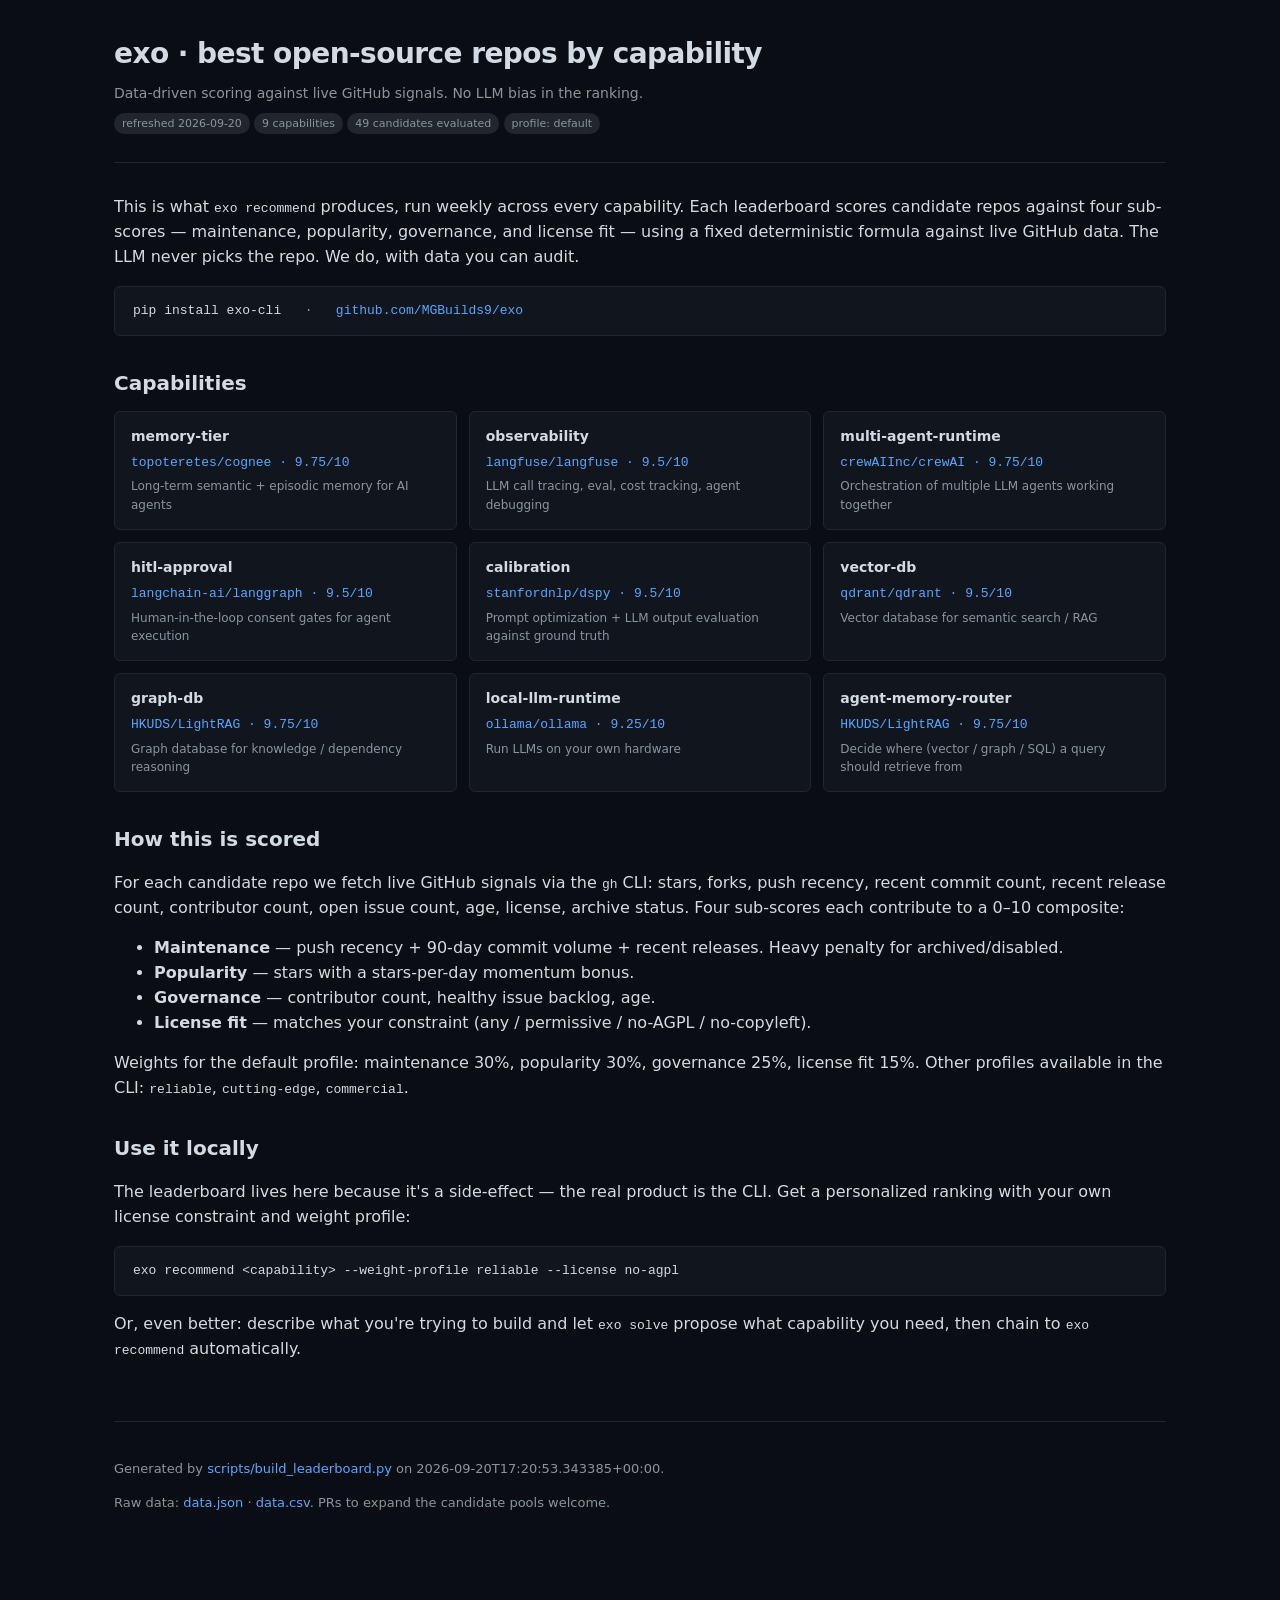
==== docs/index.html @ 886bf9c6 "leaderboard: weekly refresh 2026-09-20" ====
<!doctype html>
<html lang="en">
<head>
<meta charset="utf-8">
<meta name="viewport" content="width=device-width, initial-scale=1">
<title>exo · best open-source repos by capability</title>
<meta name="description" content="Data-driven leaderboard of the best open-source repos by AI infrastructure capability. Refreshed weekly. No LLM bias.">

<style>
  :root {
    --bg: #0a0e14; --panel: #11161e; --line: #1f2630;
    --text: #d4dae3; --muted: #8b949e; --accent: #58a6ff;
    --good: #3fb950; --warn: #d29922; --bad: #f85149;
    --chip: #21262d;
  }
  * { box-sizing: border-box; }
  body {
    margin: 0; padding: 0;
    background: var(--bg); color: var(--text);
    font-family: -apple-system, BlinkMacSystemFont, "Segoe UI", system-ui, sans-serif;
    line-height: 1.55;
  }
  .wrap { max-width: 1100px; margin: 0 auto; padding: 32px 24px 80px; }
  header { padding-bottom: 28px; border-bottom: 1px solid var(--line); margin-bottom: 32px; }
  h1 { margin: 0 0 8px; font-size: 28px; letter-spacing: -0.02em; }
  h2 { margin: 32px 0 12px; font-size: 20px; }
  h3 { margin: 24px 0 8px; font-size: 16px; }
  .sub { color: var(--muted); font-size: 14px; }
  .meta { color: var(--muted); font-size: 13px; margin-top: 8px; }
  a { color: var(--accent); text-decoration: none; }
  a:hover { text-decoration: underline; }
  .card {
    background: var(--panel); border: 1px solid var(--line); border-radius: 8px;
    padding: 18px 20px; margin: 14px 0;
  }
  .card h3 { margin-top: 0; }
  .row { display: flex; justify-content: space-between; gap: 24px; align-items: baseline; }
  .chip {
    display: inline-block; padding: 2px 8px; border-radius: 4px;
    background: var(--chip); color: var(--muted); font-size: 11px;
    font-family: "SF Mono", Menlo, monospace; margin-right: 4px;
  }
  .grade {
    font-weight: 600; font-size: 22px; min-width: 60px; text-align: right;
    font-family: "SF Mono", Menlo, monospace;
  }
  .grade-good { color: var(--good); }
  .grade-mid  { color: var(--warn); }
  .grade-low  { color: var(--bad); }
  table {
    width: 100%; border-collapse: collapse; margin: 12px 0;
    font-size: 13px;
  }
  th, td {
    padding: 8px 10px; text-align: left;
    border-bottom: 1px solid var(--line);
  }
  th { font-weight: 600; color: var(--muted); }
  td.num { font-family: "SF Mono", Menlo, monospace; text-align: right; }
  .rationale {
    font-size: 12px; color: var(--muted); font-family: "SF Mono", Menlo, monospace;
    background: var(--bg); padding: 10px 12px; border-radius: 4px;
    margin-top: 8px; white-space: pre-wrap; max-height: 200px; overflow-y: auto;
  }
  .legend { font-size: 12px; color: var(--muted); margin-top: 4px; }
  .toc { display: grid; grid-template-columns: repeat(auto-fit, minmax(260px, 1fr)); gap: 12px; }
  .toc a {
    display: block; padding: 14px 16px; border: 1px solid var(--line);
    border-radius: 6px; background: var(--panel);
    color: var(--text);
  }
  .toc a:hover { border-color: var(--accent); text-decoration: none; }
  .toc-cap-name { font-weight: 600; font-size: 14px; }
  .toc-cap-leader { color: var(--accent); font-family: "SF Mono", Menlo, monospace; font-size: 13px; margin-top: 6px; }
  .toc-cap-desc { color: var(--muted); font-size: 12px; margin-top: 4px; }
  footer { margin-top: 60px; padding-top: 24px; border-top: 1px solid var(--line); color: var(--muted); font-size: 13px; }
  .pill {
    display: inline-block; padding: 2px 8px; border-radius: 12px;
    background: var(--chip); color: var(--muted); font-size: 11px;
  }
  .install {
    background: var(--panel); border: 1px solid var(--line); border-radius: 6px;
    padding: 14px 18px; font-family: "SF Mono", Menlo, monospace; font-size: 13px;
    margin: 16px 0;
  }
</style>

</head>
<body>
<div class="wrap">
  <header>
    <h1>exo · best open-source repos by capability</h1>
    <div class="sub">Data-driven scoring against live GitHub signals. No LLM bias in the ranking.</div>
    <div class="meta">
      <span class="pill">refreshed 2026-09-20</span>
      <span class="pill">9 capabilities</span>
      <span class="pill">49 candidates evaluated</span>
      <span class="pill">profile: default</span>
    </div>
  </header>

  <p>This is what <code>exo recommend</code> produces, run weekly across every capability. Each leaderboard scores candidate repos against four sub-scores — maintenance, popularity, governance, and license fit — using a fixed deterministic formula against live GitHub data. The LLM never picks the repo. We do, with data you can audit.</p>

  <div class="install">
    pip install exo-cli &nbsp;&nbsp;<span style="color:var(--muted)">·</span>&nbsp;&nbsp; <a href="https://github.com/MGBuilds9/exo">github.com/MGBuilds9/exo</a>
  </div>

  <h2>Capabilities</h2>
  <div class="toc">
    
        <a href="c/memory-tier.html">
          <div class="toc-cap-name">memory-tier</div>
          
            <div class="toc-cap-leader">topoteretes/cognee · 9.75/10</div>
          <div class="toc-cap-desc">Long-term semantic + episodic memory for AI agents</div>
        </a>
        <a href="c/observability.html">
          <div class="toc-cap-name">observability</div>
          
            <div class="toc-cap-leader">langfuse/langfuse · 9.5/10</div>
          <div class="toc-cap-desc">LLM call tracing, eval, cost tracking, agent debugging</div>
        </a>
        <a href="c/multi-agent-runtime.html">
          <div class="toc-cap-name">multi-agent-runtime</div>
          
            <div class="toc-cap-leader">crewAIInc/crewAI · 9.75/10</div>
          <div class="toc-cap-desc">Orchestration of multiple LLM agents working together</div>
        </a>
        <a href="c/hitl-approval.html">
          <div class="toc-cap-name">hitl-approval</div>
          
            <div class="toc-cap-leader">langchain-ai/langgraph · 9.5/10</div>
          <div class="toc-cap-desc">Human-in-the-loop consent gates for agent execution</div>
        </a>
        <a href="c/calibration.html">
          <div class="toc-cap-name">calibration</div>
          
            <div class="toc-cap-leader">stanfordnlp/dspy · 9.5/10</div>
          <div class="toc-cap-desc">Prompt optimization + LLM output evaluation against ground truth</div>
        </a>
        <a href="c/vector-db.html">
          <div class="toc-cap-name">vector-db</div>
          
            <div class="toc-cap-leader">qdrant/qdrant · 9.5/10</div>
          <div class="toc-cap-desc">Vector database for semantic search / RAG</div>
        </a>
        <a href="c/graph-db.html">
          <div class="toc-cap-name">graph-db</div>
          
            <div class="toc-cap-leader">HKUDS/LightRAG · 9.75/10</div>
          <div class="toc-cap-desc">Graph database for knowledge / dependency reasoning</div>
        </a>
        <a href="c/local-llm-runtime.html">
          <div class="toc-cap-name">local-llm-runtime</div>
          
            <div class="toc-cap-leader">ollama/ollama · 9.25/10</div>
          <div class="toc-cap-desc">Run LLMs on your own hardware</div>
        </a>
        <a href="c/agent-memory-router.html">
          <div class="toc-cap-name">agent-memory-router</div>
          
            <div class="toc-cap-leader">HKUDS/LightRAG · 9.75/10</div>
          <div class="toc-cap-desc">Decide where (vector / graph / SQL) a query should retrieve from</div>
        </a>
  </div>

  <h2>How this is scored</h2>
  <p>For each candidate repo we fetch live GitHub signals via the <code>gh</code> CLI: stars, forks, push recency, recent commit count, recent release count, contributor count, open issue count, age, license, archive status. Four sub-scores each contribute to a 0–10 composite:</p>
  <ul>
    <li><strong>Maintenance</strong> — push recency + 90-day commit volume + recent releases. Heavy penalty for archived/disabled.</li>
    <li><strong>Popularity</strong> — stars with a stars-per-day momentum bonus.</li>
    <li><strong>Governance</strong> — contributor count, healthy issue backlog, age.</li>
    <li><strong>License fit</strong> — matches your constraint (any / permissive / no-AGPL / no-copyleft).</li>
  </ul>
  <p>Weights for the default profile: maintenance 30%, popularity 30%, governance 25%, license fit 15%. Other profiles available in the CLI: <code>reliable</code>, <code>cutting-edge</code>, <code>commercial</code>.</p>

  <h2>Use it locally</h2>
  <p>The leaderboard lives here because it's a side-effect — the real product is the CLI. Get a personalized ranking with your own license constraint and weight profile:</p>
  <div class="install">
    exo recommend &lt;capability&gt; --weight-profile reliable --license no-agpl
  </div>
  <p>Or, even better: describe what you're trying to build and let <code>exo solve</code> propose what capability you need, then chain to <code>exo recommend</code> automatically.</p>

  <footer>
    <p>Generated by <a href="https://github.com/MGBuilds9/exo/blob/master/scripts/build_leaderboard.py">scripts/build_leaderboard.py</a> on 2026-09-20T17:20:53.343385+00:00.</p>
    <p>Raw data: <a href="data.json">data.json</a> · <a href="data.csv">data.csv</a>. PRs to expand the candidate pools welcome.</p>
  </footer>
</div>
</body>
</html>
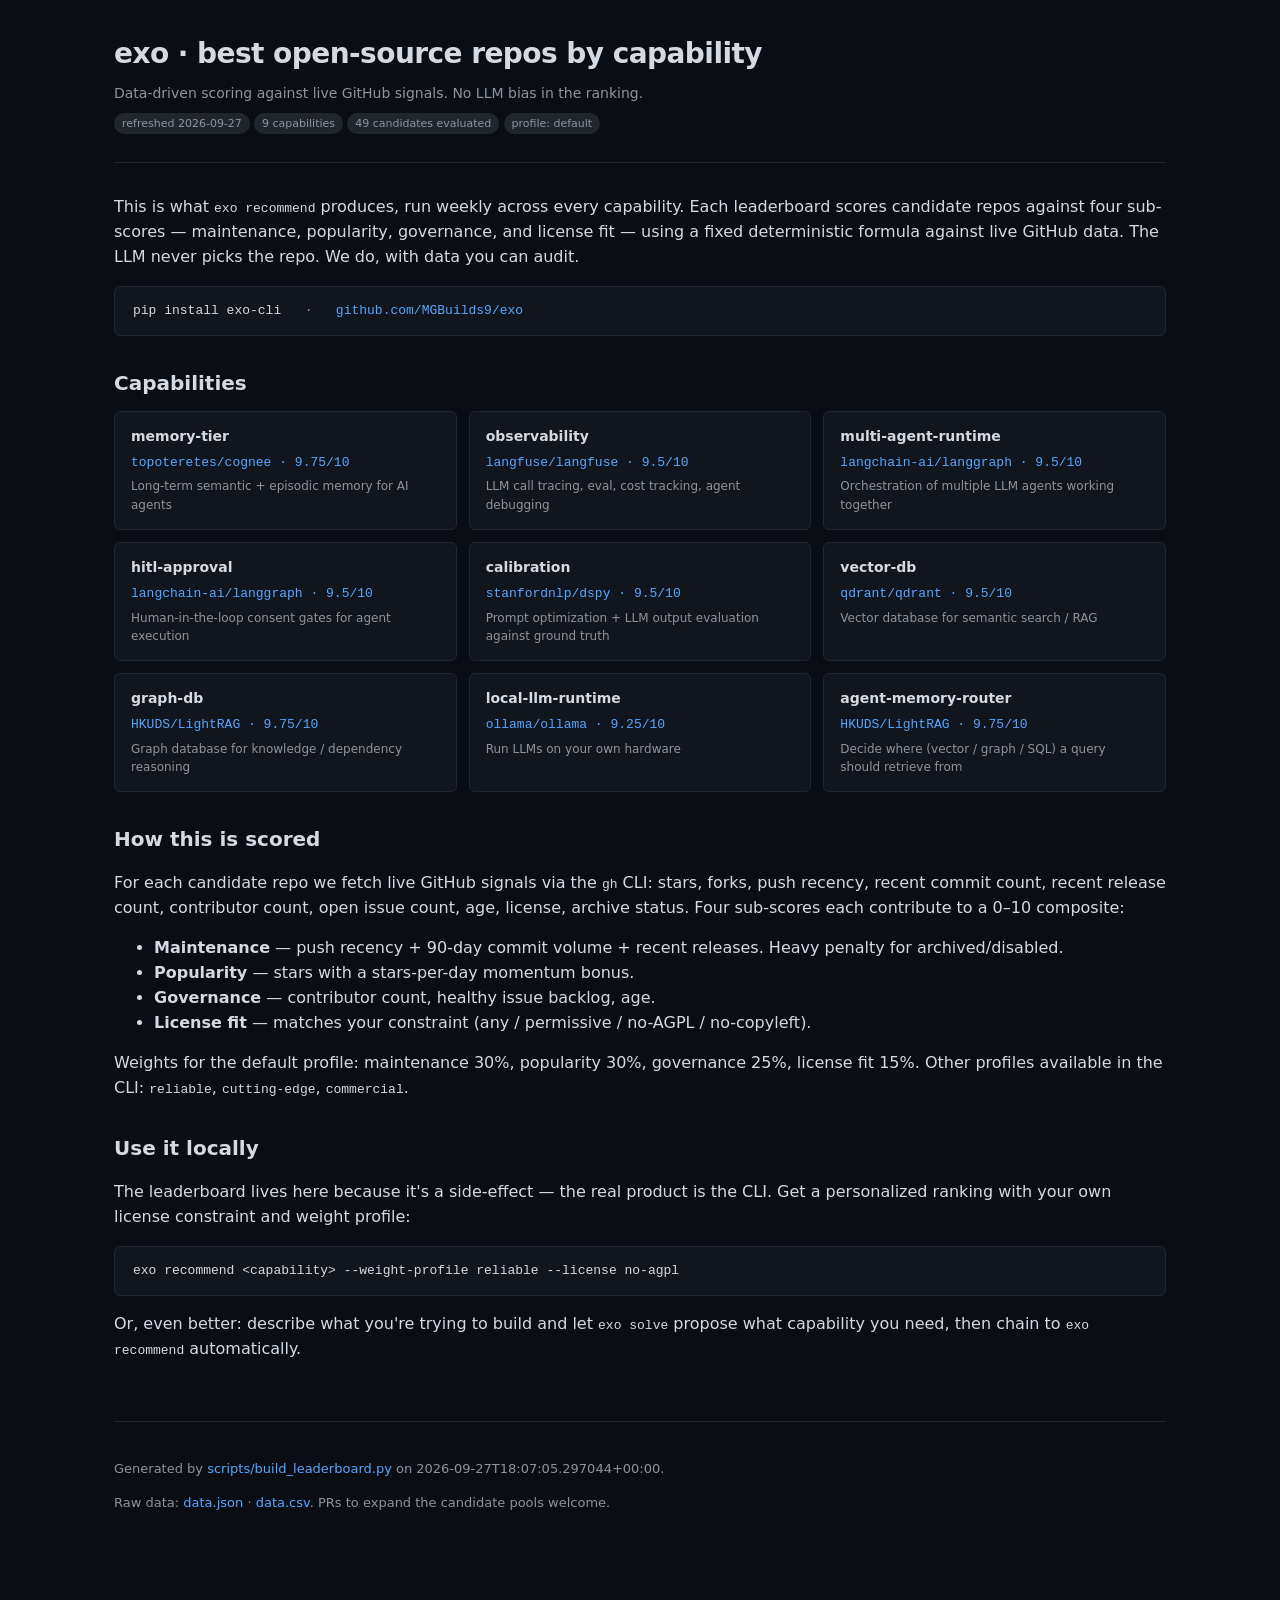
==== commit 86bceba3: "leaderboard: weekly refresh 2026-09-27" ====
--- a/docs/index.html
+++ b/docs/index.html
@@ -92,7 +92,7 @@
     <h1>exo · best open-source repos by capability</h1>
     <div class="sub">Data-driven scoring against live GitHub signals. No LLM bias in the ranking.</div>
     <div class="meta">
-      <span class="pill">refreshed 2026-09-20</span>
+      <span class="pill">refreshed 2026-09-27</span>
       <span class="pill">9 capabilities</span>
       <span class="pill">49 candidates evaluated</span>
       <span class="pill">profile: default</span>
@@ -123,7 +123,7 @@
         <a href="c/multi-agent-runtime.html">
           <div class="toc-cap-name">multi-agent-runtime</div>
           
-            <div class="toc-cap-leader">crewAIInc/crewAI · 9.75/10</div>
+            <div class="toc-cap-leader">langchain-ai/langgraph · 9.5/10</div>
           <div class="toc-cap-desc">Orchestration of multiple LLM agents working together</div>
         </a>
         <a href="c/hitl-approval.html">
@@ -182,7 +182,7 @@
   <p>Or, even better: describe what you're trying to build and let <code>exo solve</code> propose what capability you need, then chain to <code>exo recommend</code> automatically.</p>
 
   <footer>
-    <p>Generated by <a href="https://github.com/MGBuilds9/exo/blob/master/scripts/build_leaderboard.py">scripts/build_leaderboard.py</a> on 2026-09-20T17:20:53.343385+00:00.</p>
+    <p>Generated by <a href="https://github.com/MGBuilds9/exo/blob/master/scripts/build_leaderboard.py">scripts/build_leaderboard.py</a> on 2026-09-27T18:07:05.297044+00:00.</p>
     <p>Raw data: <a href="data.json">data.json</a> · <a href="data.csv">data.csv</a>. PRs to expand the candidate pools welcome.</p>
   </footer>
 </div>
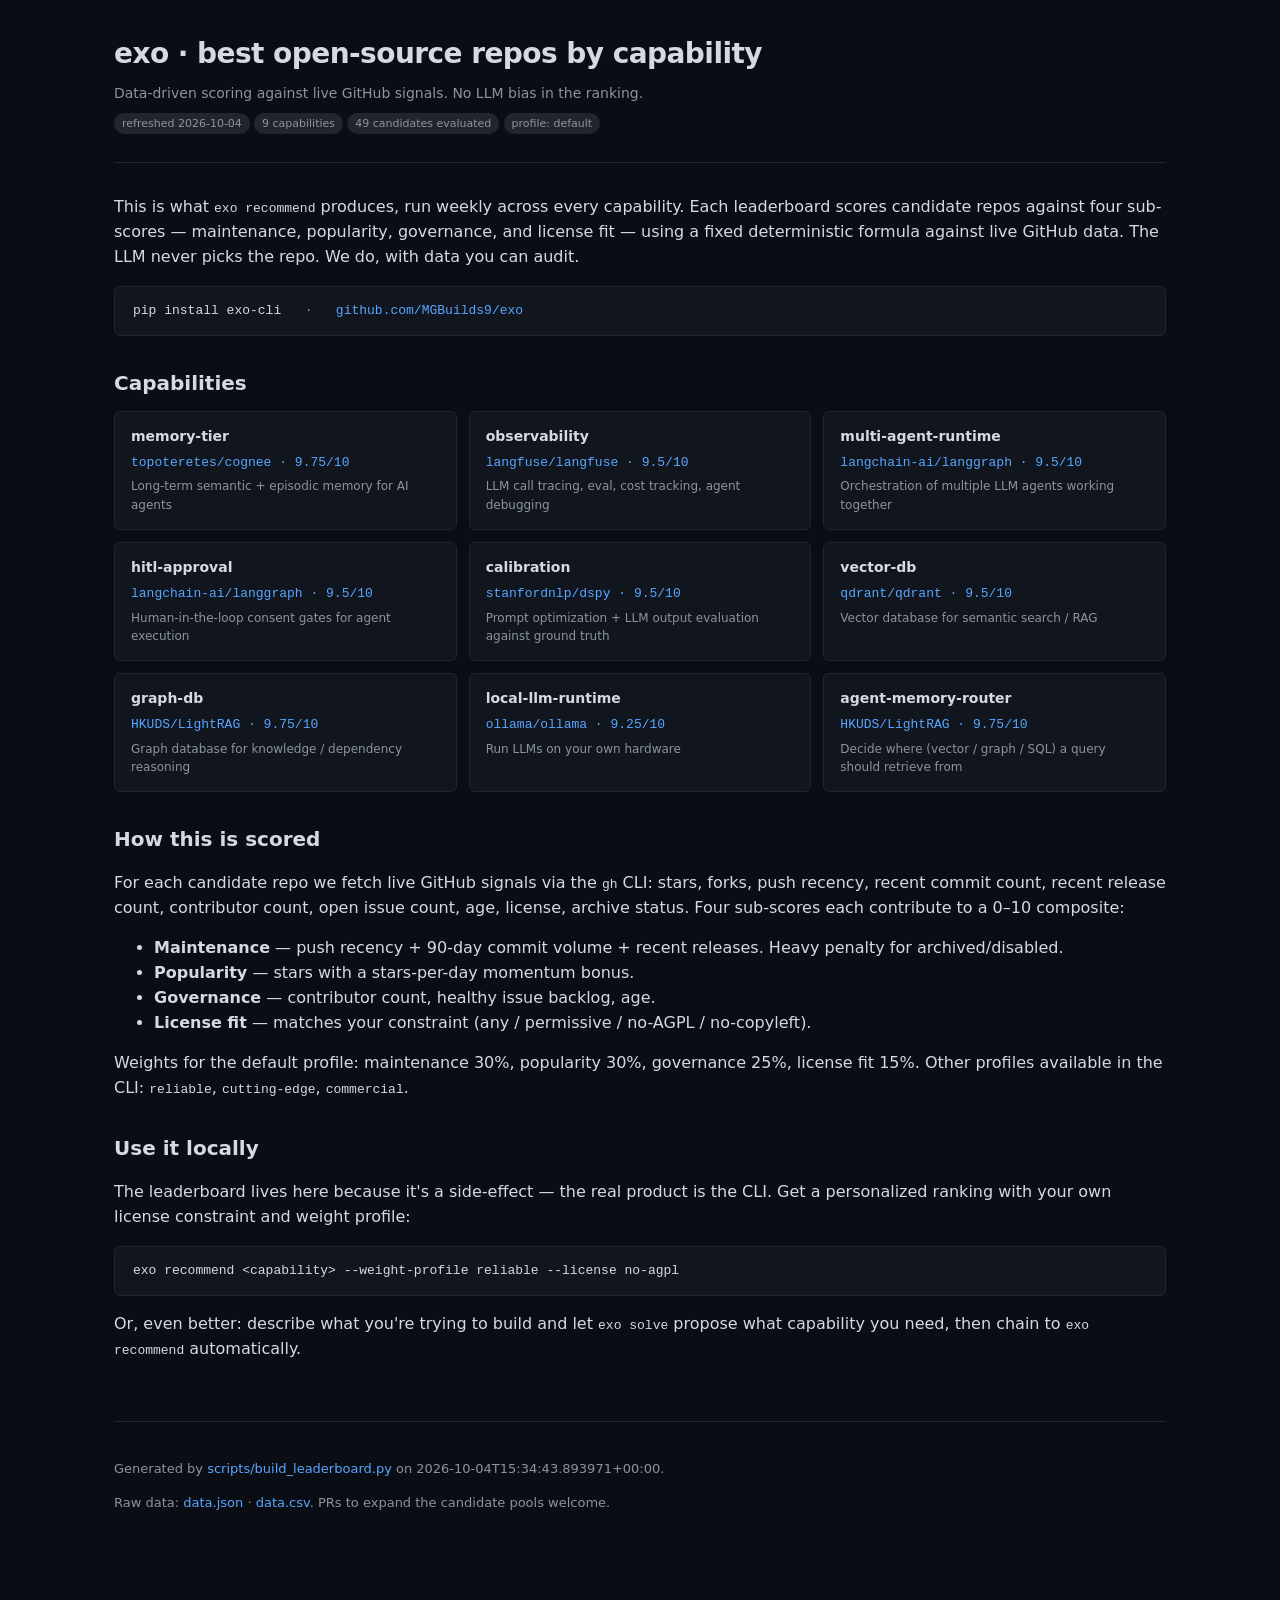
==== commit 6afa4cf5: "leaderboard: weekly refresh 2026-10-04" ====
--- a/docs/index.html
+++ b/docs/index.html
@@ -92,7 +92,7 @@
     <h1>exo · best open-source repos by capability</h1>
     <div class="sub">Data-driven scoring against live GitHub signals. No LLM bias in the ranking.</div>
     <div class="meta">
-      <span class="pill">refreshed 2026-09-27</span>
+      <span class="pill">refreshed 2026-10-04</span>
       <span class="pill">9 capabilities</span>
       <span class="pill">49 candidates evaluated</span>
       <span class="pill">profile: default</span>
@@ -182,7 +182,7 @@
   <p>Or, even better: describe what you're trying to build and let <code>exo solve</code> propose what capability you need, then chain to <code>exo recommend</code> automatically.</p>
 
   <footer>
-    <p>Generated by <a href="https://github.com/MGBuilds9/exo/blob/master/scripts/build_leaderboard.py">scripts/build_leaderboard.py</a> on 2026-09-27T18:07:05.297044+00:00.</p>
+    <p>Generated by <a href="https://github.com/MGBuilds9/exo/blob/master/scripts/build_leaderboard.py">scripts/build_leaderboard.py</a> on 2026-10-04T15:34:43.893971+00:00.</p>
     <p>Raw data: <a href="data.json">data.json</a> · <a href="data.csv">data.csv</a>. PRs to expand the candidate pools welcome.</p>
   </footer>
 </div>
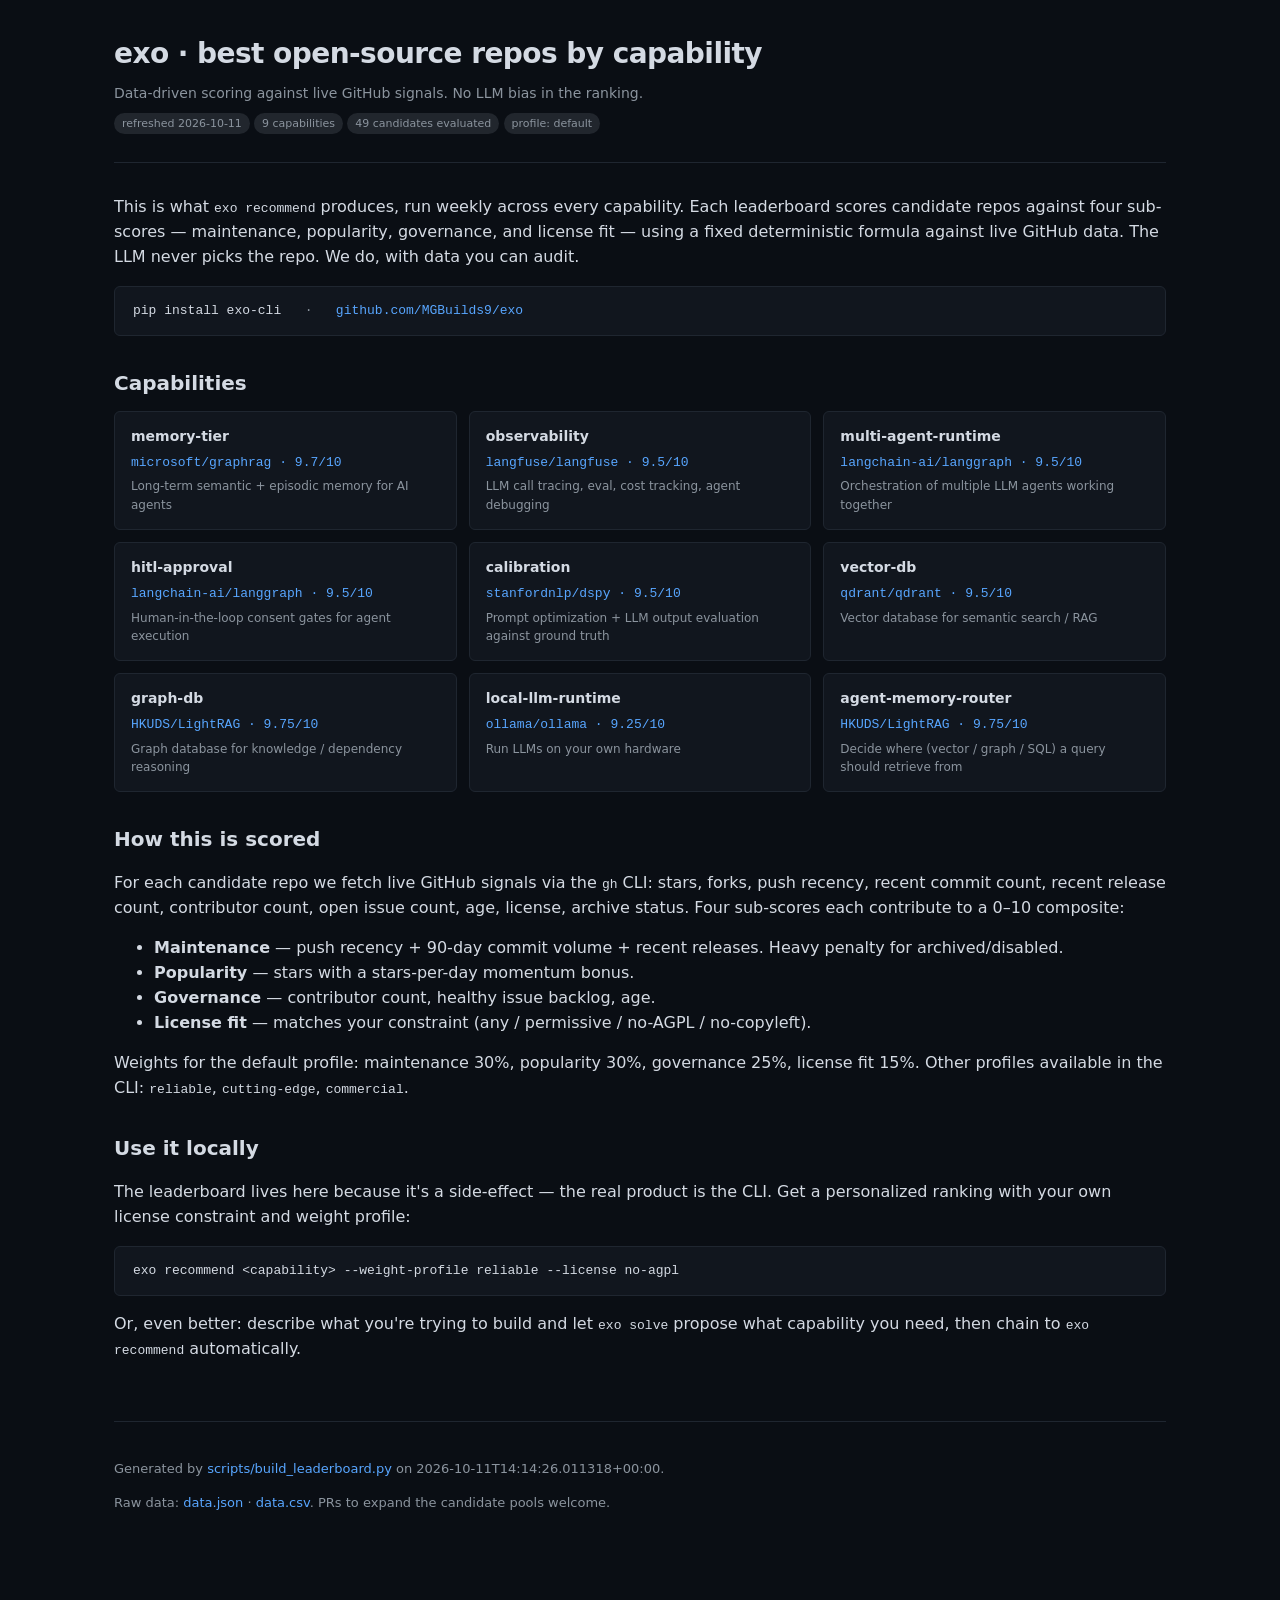
==== commit 4e3ff0df: "leaderboard: weekly refresh 2026-10-11" ====
--- a/docs/index.html
+++ b/docs/index.html
@@ -92,7 +92,7 @@
     <h1>exo · best open-source repos by capability</h1>
     <div class="sub">Data-driven scoring against live GitHub signals. No LLM bias in the ranking.</div>
     <div class="meta">
-      <span class="pill">refreshed 2026-10-04</span>
+      <span class="pill">refreshed 2026-10-11</span>
       <span class="pill">9 capabilities</span>
       <span class="pill">49 candidates evaluated</span>
       <span class="pill">profile: default</span>
@@ -111,7 +111,7 @@
         <a href="c/memory-tier.html">
           <div class="toc-cap-name">memory-tier</div>
           
-            <div class="toc-cap-leader">topoteretes/cognee · 9.75/10</div>
+            <div class="toc-cap-leader">microsoft/graphrag · 9.7/10</div>
           <div class="toc-cap-desc">Long-term semantic + episodic memory for AI agents</div>
         </a>
         <a href="c/observability.html">
@@ -182,7 +182,7 @@
   <p>Or, even better: describe what you're trying to build and let <code>exo solve</code> propose what capability you need, then chain to <code>exo recommend</code> automatically.</p>
 
   <footer>
-    <p>Generated by <a href="https://github.com/MGBuilds9/exo/blob/master/scripts/build_leaderboard.py">scripts/build_leaderboard.py</a> on 2026-10-04T15:34:43.893971+00:00.</p>
+    <p>Generated by <a href="https://github.com/MGBuilds9/exo/blob/master/scripts/build_leaderboard.py">scripts/build_leaderboard.py</a> on 2026-10-11T14:14:26.011318+00:00.</p>
     <p>Raw data: <a href="data.json">data.json</a> · <a href="data.csv">data.csv</a>. PRs to expand the candidate pools welcome.</p>
   </footer>
 </div>
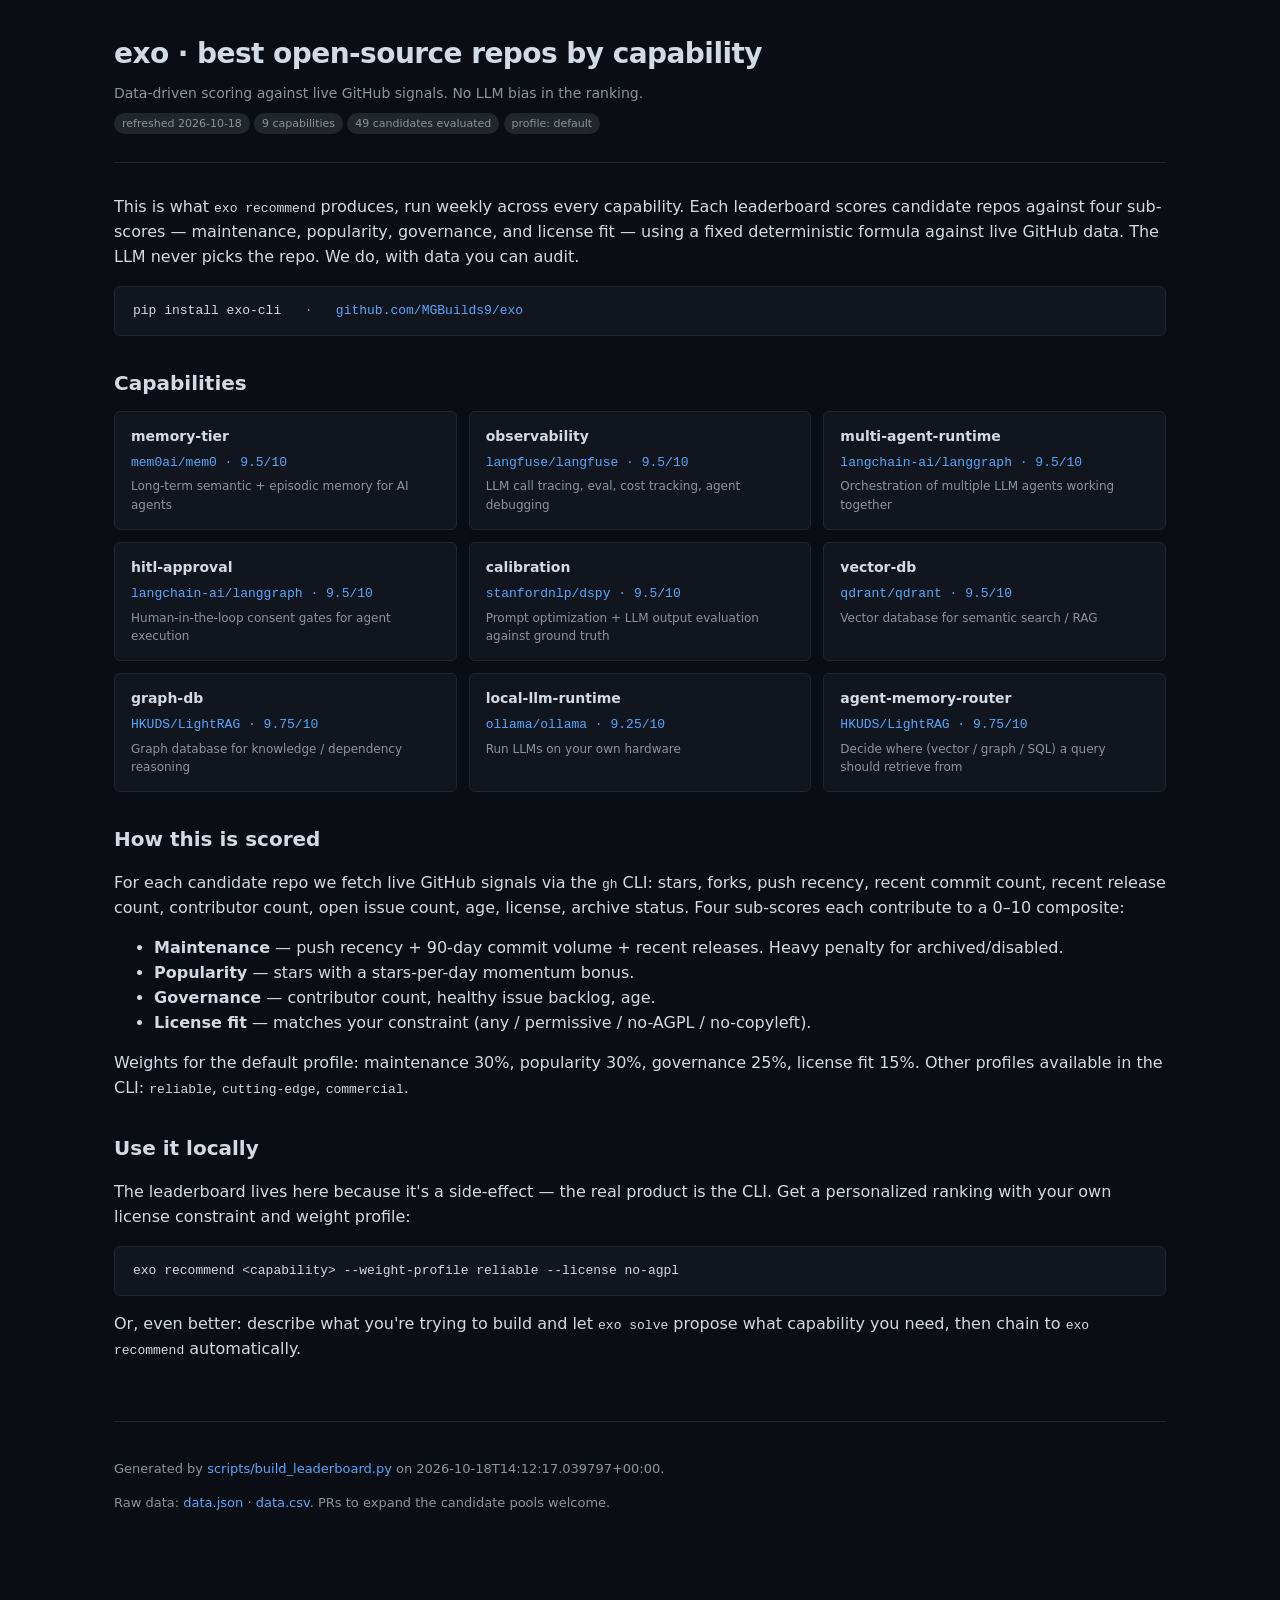
==== commit 8147ef93: "leaderboard: weekly refresh 2026-10-18" ====
--- a/docs/index.html
+++ b/docs/index.html
@@ -92,7 +92,7 @@
     <h1>exo · best open-source repos by capability</h1>
     <div class="sub">Data-driven scoring against live GitHub signals. No LLM bias in the ranking.</div>
     <div class="meta">
-      <span class="pill">refreshed 2026-10-11</span>
+      <span class="pill">refreshed 2026-10-18</span>
       <span class="pill">9 capabilities</span>
       <span class="pill">49 candidates evaluated</span>
       <span class="pill">profile: default</span>
@@ -111,7 +111,7 @@
         <a href="c/memory-tier.html">
           <div class="toc-cap-name">memory-tier</div>
           
-            <div class="toc-cap-leader">microsoft/graphrag · 9.7/10</div>
+            <div class="toc-cap-leader">mem0ai/mem0 · 9.5/10</div>
           <div class="toc-cap-desc">Long-term semantic + episodic memory for AI agents</div>
         </a>
         <a href="c/observability.html">
@@ -182,7 +182,7 @@
   <p>Or, even better: describe what you're trying to build and let <code>exo solve</code> propose what capability you need, then chain to <code>exo recommend</code> automatically.</p>
 
   <footer>
-    <p>Generated by <a href="https://github.com/MGBuilds9/exo/blob/master/scripts/build_leaderboard.py">scripts/build_leaderboard.py</a> on 2026-10-11T14:14:26.011318+00:00.</p>
+    <p>Generated by <a href="https://github.com/MGBuilds9/exo/blob/master/scripts/build_leaderboard.py">scripts/build_leaderboard.py</a> on 2026-10-18T14:12:17.039797+00:00.</p>
     <p>Raw data: <a href="data.json">data.json</a> · <a href="data.csv">data.csv</a>. PRs to expand the candidate pools welcome.</p>
   </footer>
 </div>
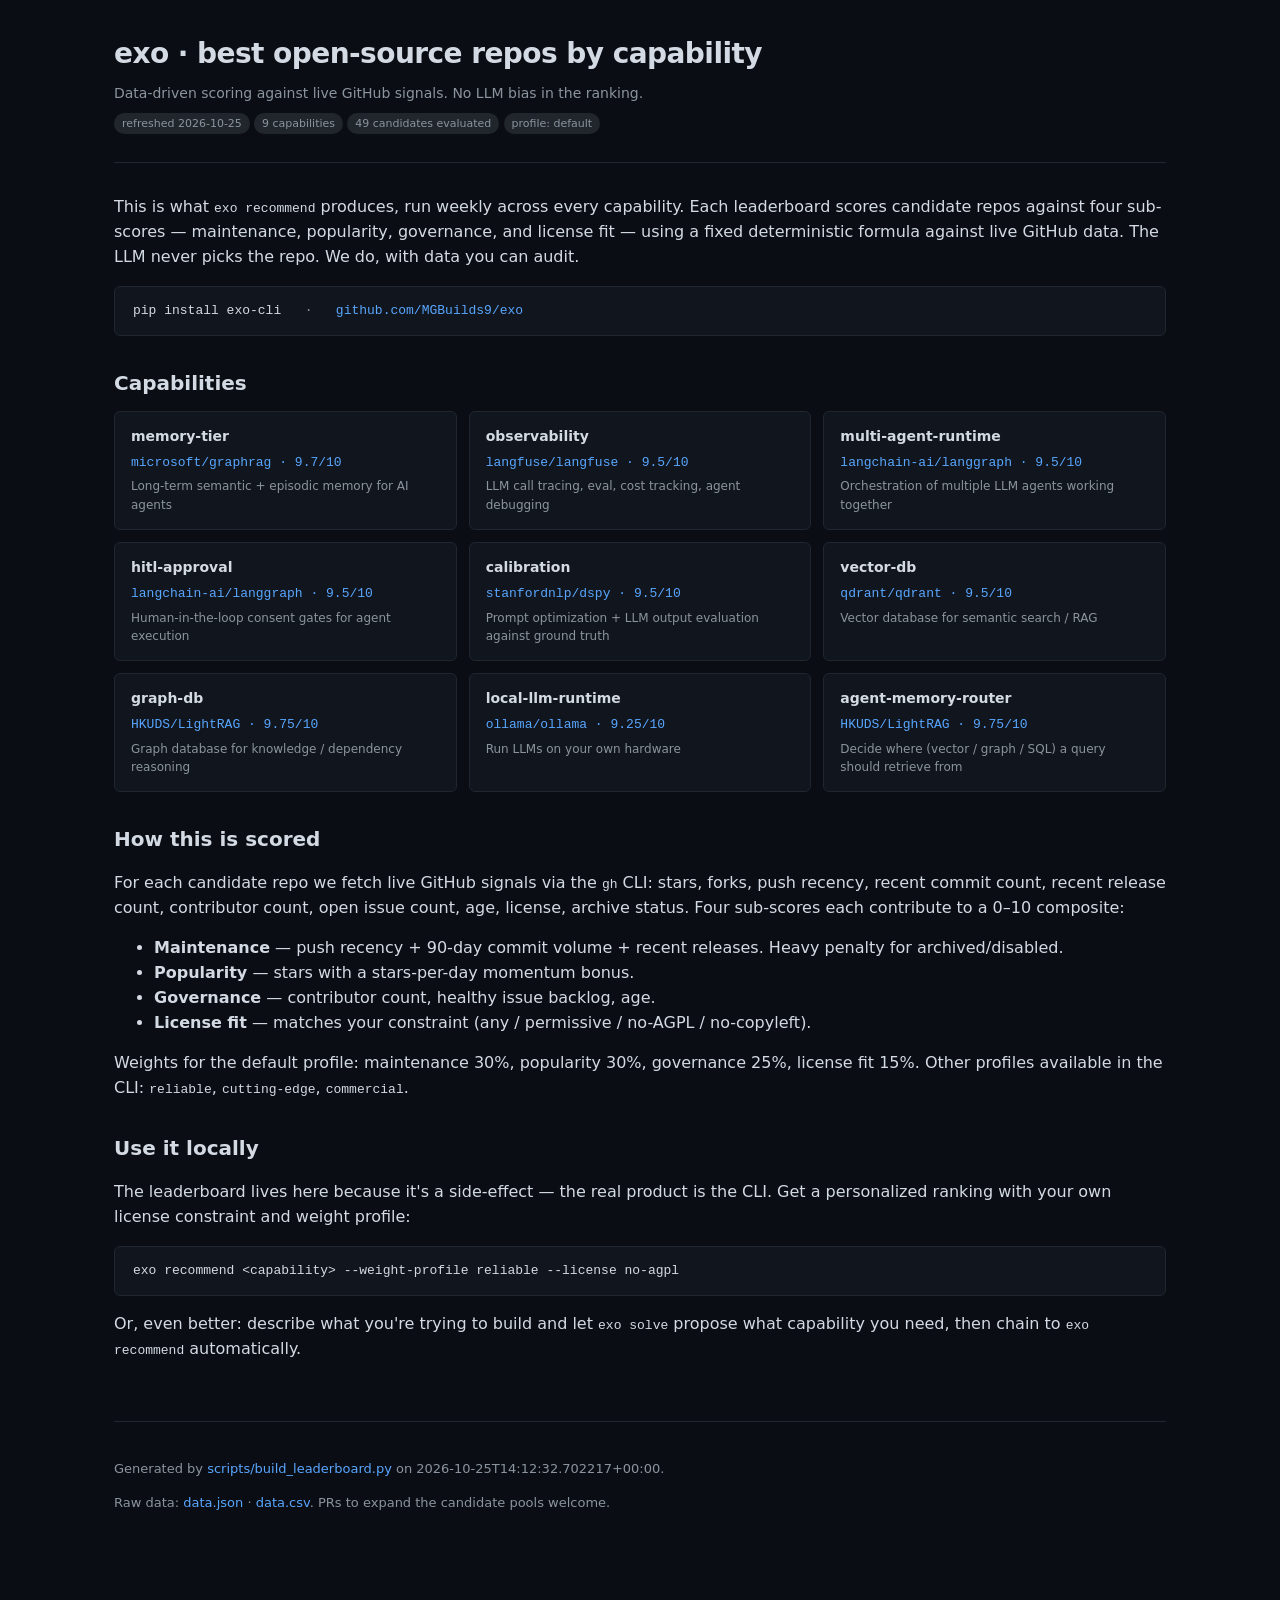
==== commit 4fd75dbf: "leaderboard: weekly refresh 2026-10-25" ====
--- a/docs/index.html
+++ b/docs/index.html
@@ -92,7 +92,7 @@
     <h1>exo · best open-source repos by capability</h1>
     <div class="sub">Data-driven scoring against live GitHub signals. No LLM bias in the ranking.</div>
     <div class="meta">
-      <span class="pill">refreshed 2026-10-18</span>
+      <span class="pill">refreshed 2026-10-25</span>
       <span class="pill">9 capabilities</span>
       <span class="pill">49 candidates evaluated</span>
       <span class="pill">profile: default</span>
@@ -111,7 +111,7 @@
         <a href="c/memory-tier.html">
           <div class="toc-cap-name">memory-tier</div>
           
-            <div class="toc-cap-leader">mem0ai/mem0 · 9.5/10</div>
+            <div class="toc-cap-leader">microsoft/graphrag · 9.7/10</div>
           <div class="toc-cap-desc">Long-term semantic + episodic memory for AI agents</div>
         </a>
         <a href="c/observability.html">
@@ -182,7 +182,7 @@
   <p>Or, even better: describe what you're trying to build and let <code>exo solve</code> propose what capability you need, then chain to <code>exo recommend</code> automatically.</p>
 
   <footer>
-    <p>Generated by <a href="https://github.com/MGBuilds9/exo/blob/master/scripts/build_leaderboard.py">scripts/build_leaderboard.py</a> on 2026-10-18T14:12:17.039797+00:00.</p>
+    <p>Generated by <a href="https://github.com/MGBuilds9/exo/blob/master/scripts/build_leaderboard.py">scripts/build_leaderboard.py</a> on 2026-10-25T14:12:32.702217+00:00.</p>
     <p>Raw data: <a href="data.json">data.json</a> · <a href="data.csv">data.csv</a>. PRs to expand the candidate pools welcome.</p>
   </footer>
 </div>
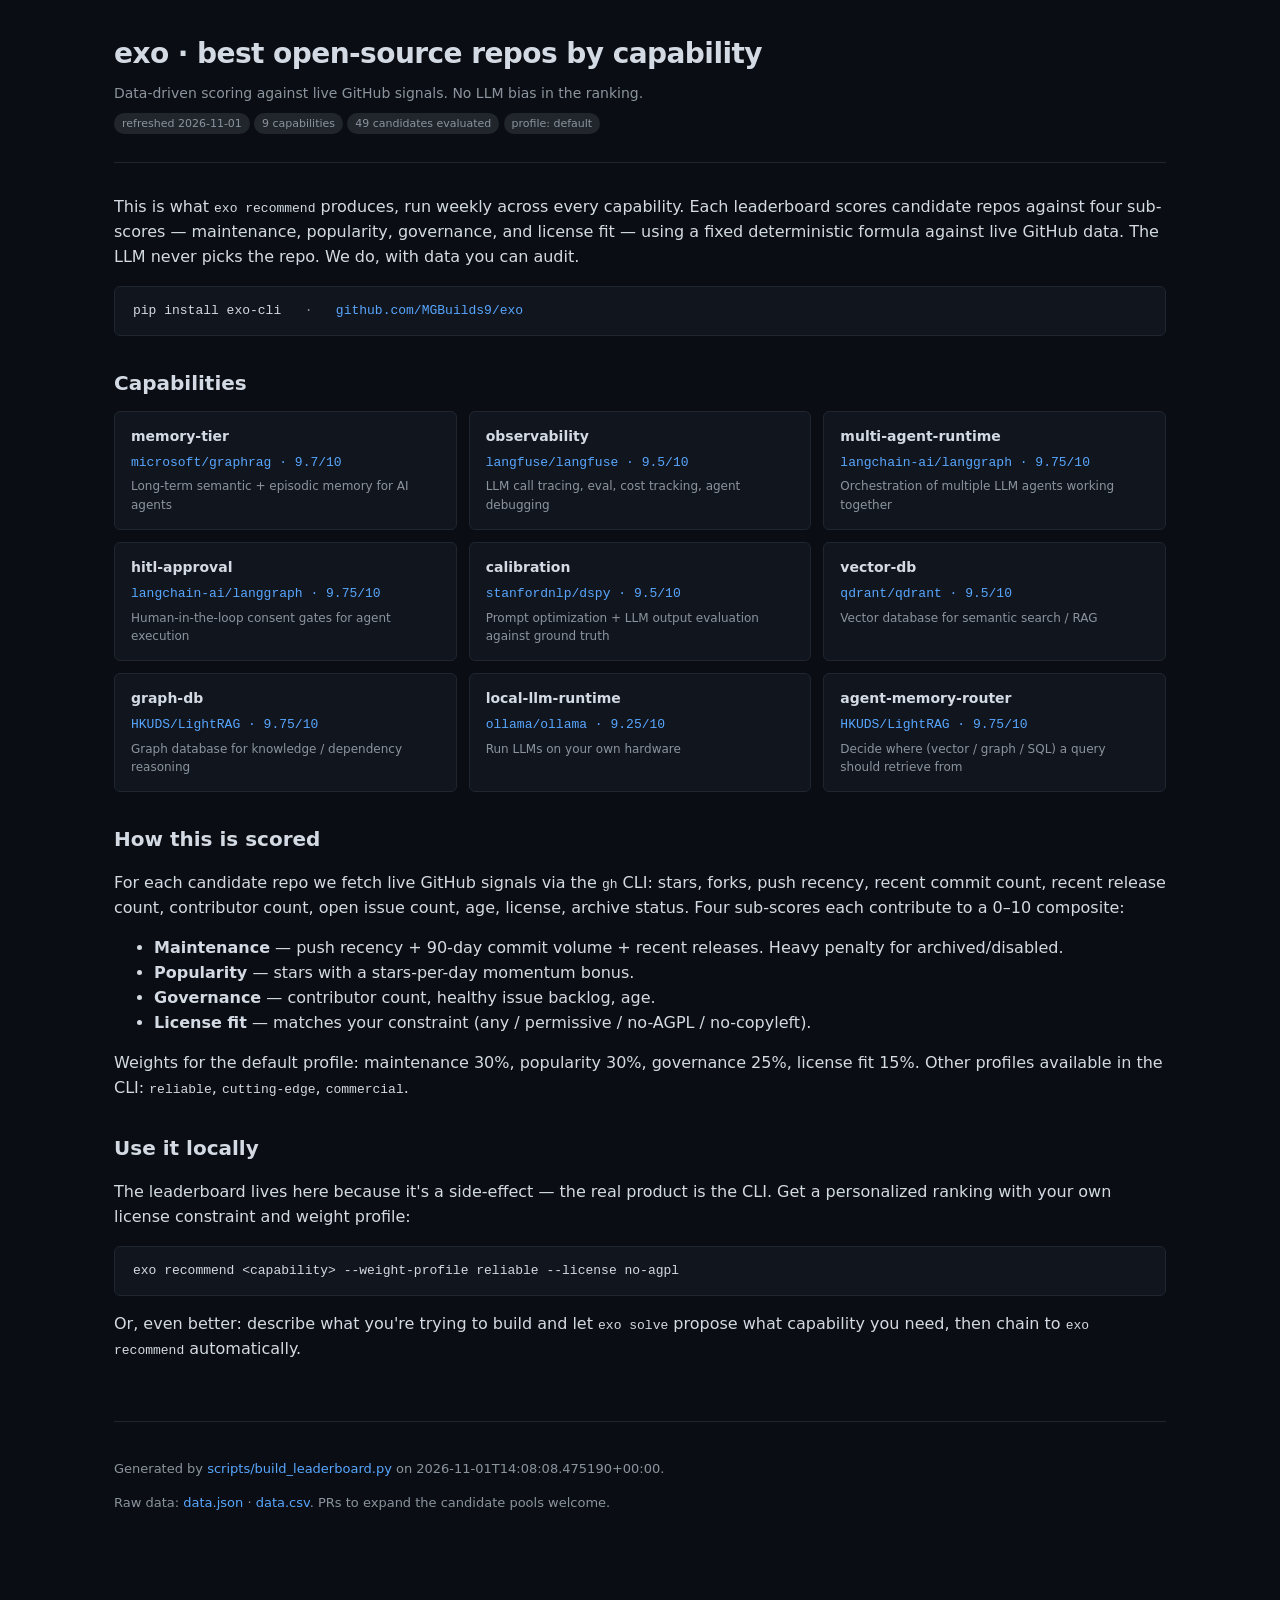
==== commit 390660cf: "leaderboard: weekly refresh 2026-11-01" ====
--- a/docs/index.html
+++ b/docs/index.html
@@ -92,7 +92,7 @@
     <h1>exo · best open-source repos by capability</h1>
     <div class="sub">Data-driven scoring against live GitHub signals. No LLM bias in the ranking.</div>
     <div class="meta">
-      <span class="pill">refreshed 2026-10-25</span>
+      <span class="pill">refreshed 2026-11-01</span>
       <span class="pill">9 capabilities</span>
       <span class="pill">49 candidates evaluated</span>
       <span class="pill">profile: default</span>
@@ -123,13 +123,13 @@
         <a href="c/multi-agent-runtime.html">
           <div class="toc-cap-name">multi-agent-runtime</div>
           
-            <div class="toc-cap-leader">langchain-ai/langgraph · 9.5/10</div>
+            <div class="toc-cap-leader">langchain-ai/langgraph · 9.75/10</div>
           <div class="toc-cap-desc">Orchestration of multiple LLM agents working together</div>
         </a>
         <a href="c/hitl-approval.html">
           <div class="toc-cap-name">hitl-approval</div>
           
-            <div class="toc-cap-leader">langchain-ai/langgraph · 9.5/10</div>
+            <div class="toc-cap-leader">langchain-ai/langgraph · 9.75/10</div>
           <div class="toc-cap-desc">Human-in-the-loop consent gates for agent execution</div>
         </a>
         <a href="c/calibration.html">
@@ -182,7 +182,7 @@
   <p>Or, even better: describe what you're trying to build and let <code>exo solve</code> propose what capability you need, then chain to <code>exo recommend</code> automatically.</p>
 
   <footer>
-    <p>Generated by <a href="https://github.com/MGBuilds9/exo/blob/master/scripts/build_leaderboard.py">scripts/build_leaderboard.py</a> on 2026-10-25T14:12:32.702217+00:00.</p>
+    <p>Generated by <a href="https://github.com/MGBuilds9/exo/blob/master/scripts/build_leaderboard.py">scripts/build_leaderboard.py</a> on 2026-11-01T14:08:08.475190+00:00.</p>
     <p>Raw data: <a href="data.json">data.json</a> · <a href="data.csv">data.csv</a>. PRs to expand the candidate pools welcome.</p>
   </footer>
 </div>
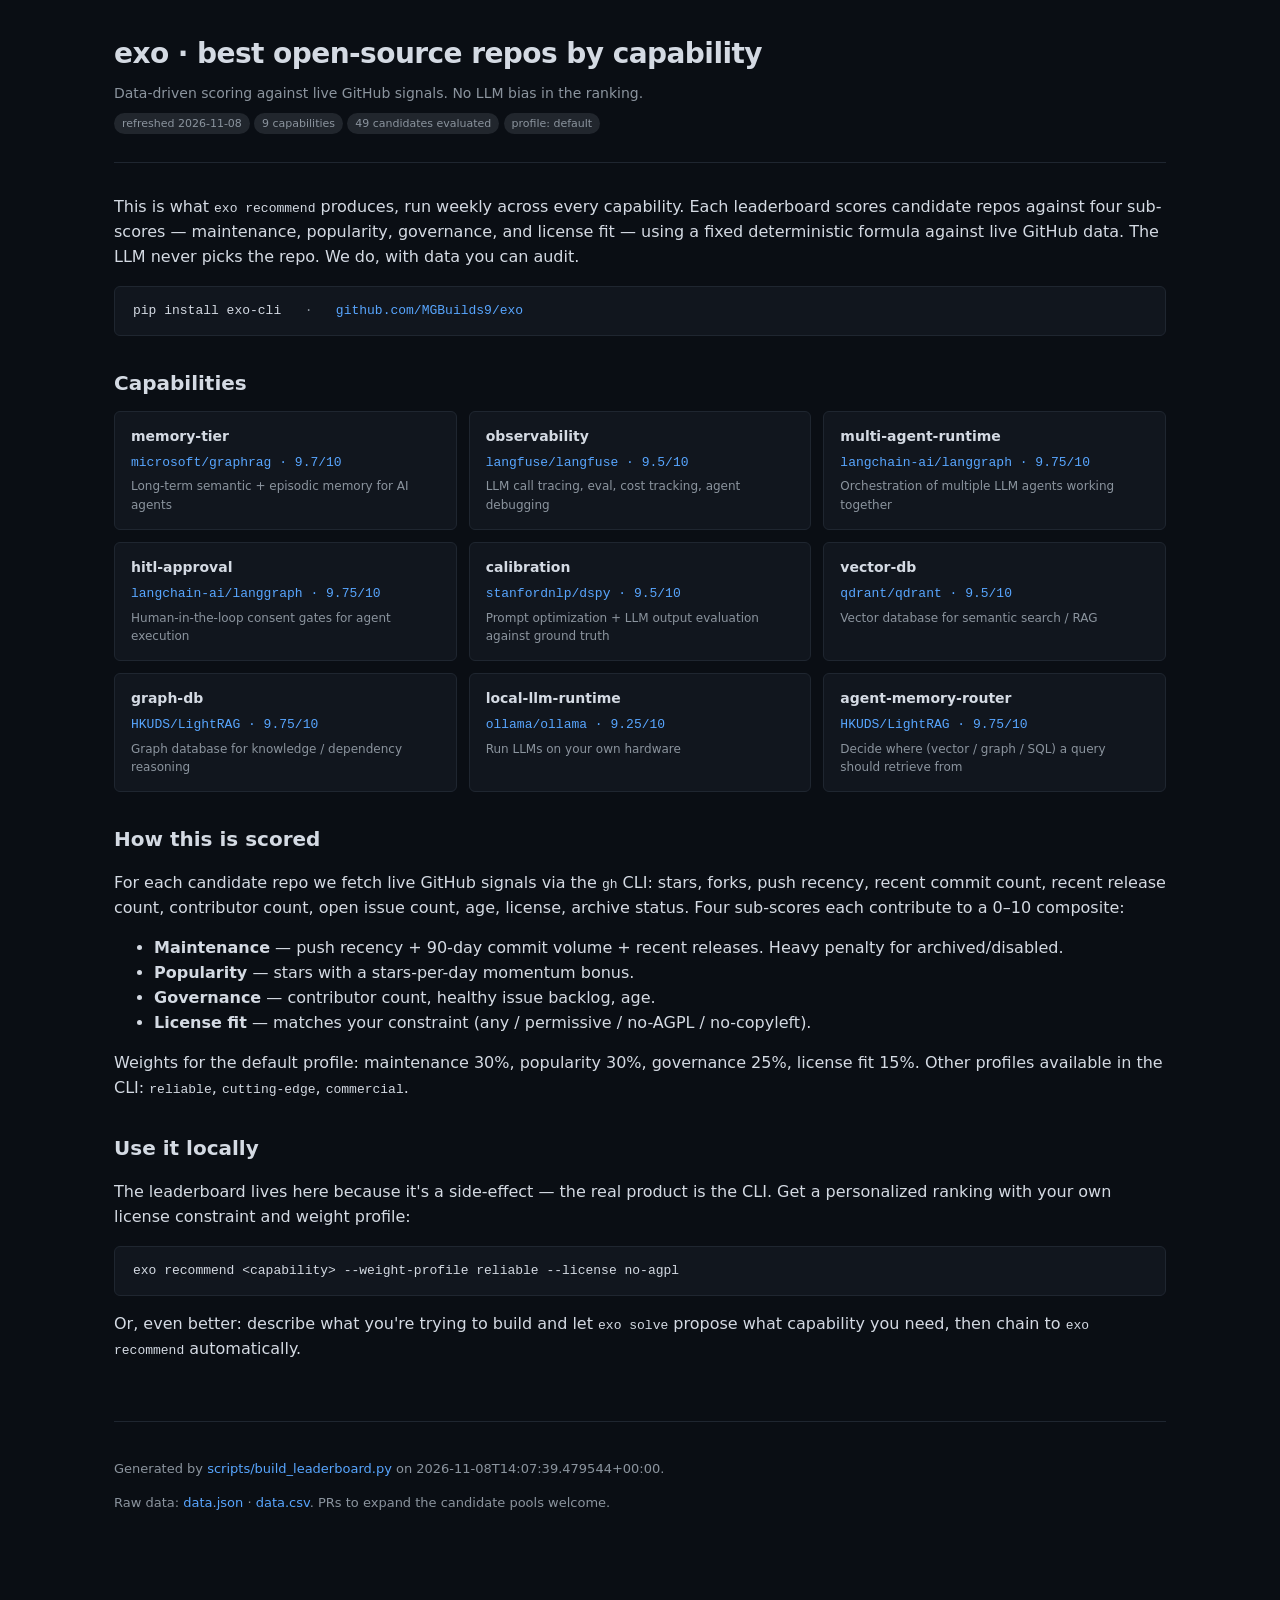
==== commit 99c9b795: "leaderboard: weekly refresh 2026-11-08" ====
--- a/docs/index.html
+++ b/docs/index.html
@@ -92,7 +92,7 @@
     <h1>exo · best open-source repos by capability</h1>
     <div class="sub">Data-driven scoring against live GitHub signals. No LLM bias in the ranking.</div>
     <div class="meta">
-      <span class="pill">refreshed 2026-11-01</span>
+      <span class="pill">refreshed 2026-11-08</span>
       <span class="pill">9 capabilities</span>
       <span class="pill">49 candidates evaluated</span>
       <span class="pill">profile: default</span>
@@ -182,7 +182,7 @@
   <p>Or, even better: describe what you're trying to build and let <code>exo solve</code> propose what capability you need, then chain to <code>exo recommend</code> automatically.</p>
 
   <footer>
-    <p>Generated by <a href="https://github.com/MGBuilds9/exo/blob/master/scripts/build_leaderboard.py">scripts/build_leaderboard.py</a> on 2026-11-01T14:08:08.475190+00:00.</p>
+    <p>Generated by <a href="https://github.com/MGBuilds9/exo/blob/master/scripts/build_leaderboard.py">scripts/build_leaderboard.py</a> on 2026-11-08T14:07:39.479544+00:00.</p>
     <p>Raw data: <a href="data.json">data.json</a> · <a href="data.csv">data.csv</a>. PRs to expand the candidate pools welcome.</p>
   </footer>
 </div>
